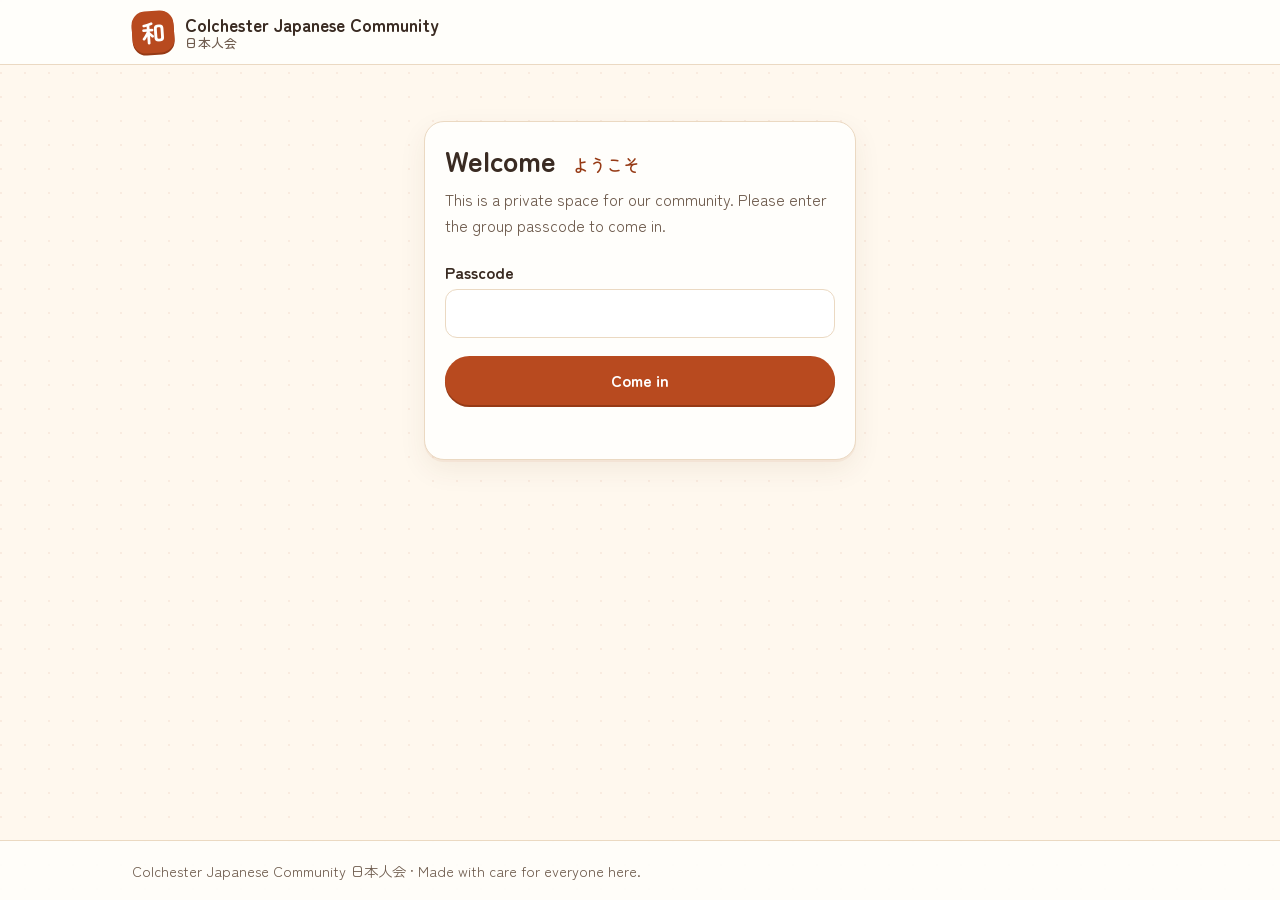
==== haircut.html @ cae4c3a1 "Add files via upload" ====
<!DOCTYPE html>
<html lang="en">
<head>
<meta charset="utf-8">
<meta name="viewport" content="width=device-width, initial-scale=1">
<meta name="theme-color" content="#B84A1F">
<title>Haircut | Colchester Japanese Community</title>
<link rel="icon" href="assets/favicon.svg" type="image/svg+xml">
<link rel="preconnect" href="https://fonts.googleapis.com">
<link rel="preconnect" href="https://fonts.gstatic.com" crossorigin>
<link href="https://fonts.googleapis.com/css2?family=Zen+Maru+Gothic:wght@400;500;700&display=swap" rel="stylesheet">
<link rel="stylesheet" href="assets/style.css">
</head>
<body class="locked">
<header class="site-header">
  <div class="wrap">
    <a class="brand" href="index.html">
      <span class="hanko" aria-hidden="true" lang="ja">和</span>
      <span class="brand-text"><strong>Colchester Japanese Community</strong><small lang="ja">日本人会</small></span>
    </a>
    <nav class="nav" aria-label="Main">
      <a href="index.html">Home<span class="ja" lang="ja">ホーム</span></a>
      <a href="orders.html">Orders<span class="ja" lang="ja">ご注文</span></a>
      <a href="haircut.html" aria-current="page">Haircut<span class="ja" lang="ja">散髪</span></a>
      <a href="logs.html">Logs<span class="ja" lang="ja">履歴</span></a>
      <a href="links.html">Links<span class="ja" lang="ja">リンク</span></a>
    </nav>
  </div>
</header>

<main class="wrap">
  <!-- Passcode gate: nothing else on the page is shown until the group passcode is accepted -->
  <section id="gate" class="panel gate">
    <h1 class="gate-title">Welcome <span class="ja" lang="ja">ようこそ</span></h1>
    <p class="lede">This is a private space for our community. Please enter the group passcode to come in.</p>
    <form id="gate-form" autocomplete="off">
      <div class="field">
        <label for="code">Passcode</label>
        <input type="password" id="code" required>
      </div>
      <button class="btn btn-block" type="submit">Come in</button>
      <p id="gate-status" class="status" role="status" aria-live="polite"></p>
    </form>
  </section>

  <div id="app" hidden>
    <div class="page-head">
      <h1>Haircut <span class="ja" lang="ja">散髪</span></h1>
      <p class="lede">Pick a day, then book a one-hour slot between 09:00 and 17:00. Each slot is for one person.</p>
    </div>

    <section class="panel" aria-labelledby="day-heading">
      <div class="day-picker">
        <div class="field">
          <label for="hc-name">Your name</label>
          <input type="text" id="hc-name" maxlength="40" autocomplete="off">
        </div>
        <div class="field">
          <label for="hc-day">Day</label>
          <input type="date" id="hc-day">
        </div>
        <div class="day-nav">
          <button type="button" class="btn btn-quiet" id="hc-prev">&larr; Previous day</button>
          <button type="button" class="btn btn-quiet" id="hc-next">Next day &rarr;</button>
        </div>
      </div>

      <h2 class="day-title" id="day-heading"></h2>

      <div class="table-wrap">
        <table class="slots">
          <caption class="sr-only">Haircut time slots for the chosen day</caption>
          <thead>
            <tr><th scope="col">Time</th><th scope="col">Name</th><th scope="col"><span class="sr-only">Action</span></th></tr>
          </thead>
          <tbody id="slots"></tbody>
        </table>
      </div>

      <p id="hc-status" class="status" role="status" aria-live="polite"></p>
      <p class="board-note"><span id="hc-updated"></span> <button type="button" class="btn btn-quiet" id="hc-refresh">Refresh</button></p>
    </section>
  </div>
</main>

<footer class="site-footer">
  <div class="wrap"><p>Colchester Japanese Community 日本人会 · Made with care for everyone here.</p></div>
</footer>

<script src="assets/site.js"></script>
<script src="assets/haircut.js"></script>
</body>
</html>
---- assets/style.css ----
/* Japanese Community site – shared styles
   Warm washi-paper cream, persimmon (kaki), matcha green and sakura pink. */

:root {
  --washi: #FFF8EE;
  --washi-deep: #FBEBD3;
  --card: #FFFEFB;
  --ink: #3A2B22;
  --muted: #6F5C4E;
  --line: #EBD9C2;
  --kaki: #B84A1F;
  --kaki-dark: #963A15;
  --matcha: #52713B;
  --matcha-dark: #3F5A2C;
  --matcha-soft: #E8EFDD;
  --sakura: #F8D7D9;
  --sakura-deep: #C2526A;
  --sakura-soft: #FDEEEE;
  --focus: #E0A100;
  --error: #A3261B;
  --shadow: 0 2px 0 rgba(184, 74, 31, .06), 0 10px 28px rgba(90, 50, 20, .07);
  color-scheme: light;
}

* { box-sizing: border-box; }
[hidden] { display: none !important; }
html { -webkit-text-size-adjust: 100%; }

body {
  margin: 0;
  min-height: 100vh;
  display: flex;
  flex-direction: column;
  background-color: var(--washi);
  background-image: radial-gradient(circle at 1px 1px, rgba(184, 74, 31, .07) 1.2px, transparent 0);
  background-size: 24px 24px;
  color: var(--ink);
  font: 400 1rem/1.65 "Zen Maru Gothic", "Hiragino Maru Gothic ProN", "Hiragino Sans", "Yu Gothic UI", "Yu Gothic", Meiryo, system-ui, -apple-system, "Segoe UI", sans-serif;
}
main { flex: 1; padding-bottom: 3rem; }
.wrap { width: 100%; max-width: 1080px; margin: 0 auto; padding: 0 clamp(1rem, 4vw, 2rem); }

h1, h2, h3 { line-height: 1.25; margin: 0; }
h1 { font-size: clamp(1.9rem, 5.5vw, 2.8rem); font-weight: 700; }
h2 { font-size: 1.45rem; font-weight: 700; }
h3 { font-size: 1.15rem; font-weight: 700; margin-bottom: .6rem; }
.ja { font-weight: 500; }
h1 .ja, h2 .ja { font-size: .6em; color: var(--kaki-dark); margin-left: .5rem; white-space: nowrap; }
a { color: var(--kaki-dark); font-weight: 500; }
:focus-visible { outline: 3px solid var(--focus); outline-offset: 2px; }
.lede { color: var(--muted); max-width: 56ch; margin: .6rem 0 0; }
.empty { color: var(--muted); margin: 0; }
.sr-only { position: absolute; width: 1px; height: 1px; overflow: hidden; clip: rect(0 0 0 0); white-space: nowrap; }

/* ---- Header -------------------------------------------------------------- */
.site-header {
  background: rgba(255, 254, 251, .94);
  border-bottom: 1px solid var(--line);
  position: sticky; top: 0; z-index: 10;
  backdrop-filter: blur(6px);
}
.site-header .wrap {
  display: flex; flex-wrap: wrap; align-items: center; justify-content: space-between;
  gap: .5rem 1.5rem; padding-top: .7rem; padding-bottom: .7rem;
}
.brand { display: flex; align-items: center; gap: .7rem; text-decoration: none; color: var(--ink); }
.hanko {
  display: grid; place-items: center;
  width: 2.6rem; height: 2.6rem; border-radius: .85rem;
  background: var(--kaki); color: #fff;
  font-weight: 700; font-size: 1.5rem; line-height: 1;
  transform: rotate(-4deg);
  box-shadow: 0 2px 0 var(--kaki-dark);
}
.brand-text { display: flex; flex-direction: column; line-height: 1.2; }
.brand-text strong { font-size: 1.1rem; }
.brand-text small { color: var(--muted); font-size: .8rem; }

.nav { display: flex; flex-wrap: wrap; gap: .3rem; }
.nav a {
  display: inline-flex; flex-direction: column; align-items: center; line-height: 1.2;
  padding: .4rem .95rem; border-radius: 999px;
  text-decoration: none; color: var(--ink); font-weight: 500;
}
.nav a .ja { font-size: .7rem; color: var(--muted); font-weight: 400; }
.nav a:hover { background: var(--sakura-soft); }
.nav a[aria-current="page"] { background: var(--kaki); color: #fff; }
.nav a[aria-current="page"] .ja { color: #fff; }

@media (max-width: 720px) {
  .site-header { position: static; }
  .nav { gap: .1rem; margin-left: -.4rem; }
  .nav a { padding: .4rem .6rem; }
  .nav a .ja { display: none; }
}

/* ---- Hero & page heads ----------------------------------------------------- */
.hero {
  position: relative; overflow: hidden;
  margin: clamp(1.25rem, 4vw, 2.25rem) 0;
  padding: clamp(1.5rem, 5vw, 3rem);
  border-radius: 28px;
  border: 1px solid var(--line);
  background: linear-gradient(135deg, var(--sakura-soft) 0%, var(--washi-deep) 100%);
}
.hero::before, .hero::after { content: ""; position: absolute; border-radius: 50%; pointer-events: none; }
.hero::before { width: 240px; height: 240px; right: -70px; top: -80px; background: var(--kaki); opacity: .13; }
.hero::after { width: 120px; height: 120px; right: 130px; bottom: -50px; background: var(--sakura-deep); opacity: .16; }
.hero > * { position: relative; }
.hero h1 { font-size: clamp(2.1rem, 6.5vw, 3.4rem); }
.hero .lede { font-size: 1.05rem; }

.page-head { padding: clamp(1.5rem, 4vw, 2.5rem) 0 1.25rem; }

/* ---- Blocks & panels --------------------------------------------------------- */
.block { margin-top: clamp(1.5rem, 4vw, 2.5rem); }
.block-head { display: flex; flex-wrap: wrap; justify-content: space-between; align-items: baseline; gap: .5rem 1rem; margin-bottom: 1rem; }
.stack { display: grid; grid-template-columns: minmax(0, 1fr); gap: 1.5rem; }
.panel {
  background: var(--card);
  border: 1px solid var(--line);
  border-radius: 20px;
  padding: 1.25rem;
  box-shadow: var(--shadow);
}
.order { max-width: 46rem; }
.gate { max-width: 27rem; margin: clamp(1.5rem, 6vw, 3.5rem) auto 0; }
.gate-title { font-size: 1.8rem; }
.gate .lede { margin: .5rem 0 1.25rem; }
.locked .nav { display: none; }

/* ---- Forms ---------------------------------------------------------------- */
label, .label { display: block; font-weight: 700; margin-bottom: .25rem; }
input[type="text"], input[type="password"], input[type="date"], textarea {
  width: 100%; font: inherit; color: var(--ink);
  padding: .65rem .85rem;
  border: 1.5px solid var(--line); border-radius: 12px; background: #fff;
}
textarea { resize: vertical; min-height: 6rem; }
input::placeholder, textarea::placeholder { color: #9a8778; }
.field { margin-bottom: 1.1rem; }
.hint { color: var(--muted); font-size: .85rem; }

fieldset { border: 0; margin: 0; padding: 0; min-width: 0; }
legend { padding: 0; font-weight: 700; font-size: 1.2rem; margin-bottom: .5rem; }
.gloss { font-weight: 400; color: var(--muted); font-size: .95rem; margin-left: .35rem; }
.section { padding-top: 1.25rem; margin-top: 1.25rem; border-top: 2px dashed var(--line); }

.choices { display: flex; flex-wrap: wrap; gap: .5rem 1.25rem; }
.choice { display: flex; align-items: center; gap: .5rem; font-weight: 400; margin: 0; padding: .35rem 0; cursor: pointer; }
.choice input { width: 1.15rem; height: 1.15rem; accent-color: var(--kaki); }

.btn {
  font: inherit; font-weight: 700;
  background: var(--kaki); color: #fff;
  border: 0; border-radius: 999px;
  padding: .7rem 1.5rem; cursor: pointer;
  box-shadow: 0 2px 0 var(--kaki-dark);
}
.btn:hover { background: var(--kaki-dark); }
.btn:disabled { opacity: .6; cursor: wait; }
.btn-block { width: 100%; }
.btn-quiet {
  background: #fff; color: var(--kaki-dark);
  border: 1.5px solid var(--line); box-shadow: none;
  padding: .3rem .9rem; font-weight: 500; font-size: .9rem;
}
.btn-quiet:hover { background: var(--sakura-soft); border-color: var(--sakura-deep); }
.btn-green { background: var(--matcha); box-shadow: 0 2px 0 var(--matcha-dark); }
.btn-green:hover { background: var(--matcha-dark); }
.btn-small { padding: .35rem 1rem; font-size: .9rem; }

.status { min-height: 1.5em; margin: .75rem 0 0; font-size: .95rem; }
.status.error, .empty.error { color: var(--error); }

/* ---- Notices ---------------------------------------------------------------- */
.notices { display: grid; gap: .9rem; list-style: none; margin: 0; padding: 0; }
.notice {
  background: var(--card);
  border: 1px solid var(--line); border-left: 6px solid var(--sakura-deep);
  border-radius: 16px; padding: 1rem 1.25rem;
  box-shadow: var(--shadow);
}
.notice-meta { display: flex; flex-wrap: wrap; gap: .1rem .75rem; align-items: baseline; color: var(--muted); font-size: .85rem; }
.notice-name { color: var(--ink); font-weight: 700; font-size: 1rem; }
.notice-body { margin: .35rem 0 0; white-space: pre-wrap; overflow-wrap: anywhere; }

.panel.add-notice { margin-top: 1.25rem; padding: 0; }
.add-notice summary {
  cursor: pointer; list-style: none;
  padding: 1rem 1.25rem; border-radius: 20px;
  font-weight: 700; color: var(--kaki-dark);
  display: flex; align-items: center; gap: .6rem;
}
.add-notice summary::-webkit-details-marker { display: none; }
.add-notice summary::before {
  content: "+"; display: inline-grid; place-items: center;
  width: 1.6rem; height: 1.6rem; border-radius: 50%;
  background: var(--kaki); color: #fff; font-weight: 700; line-height: 1;
}
.add-notice[open] summary::before { content: "\2212"; }
.add-notice form { padding: 0 1.25rem 1.25rem; }

/* ---- Home tiles --------------------------------------------------------------- */
.tiles { display: grid; grid-template-columns: repeat(auto-fit, minmax(210px, 1fr)); gap: 1rem; list-style: none; margin: 0; padding: 0; }
.tile {
  display: block; height: 100%;
  padding: 1.1rem 1.25rem 1.25rem;
  border-radius: 20px; background: var(--card);
  border: 1px solid var(--line); border-top: 6px solid var(--c, var(--kaki));
  text-decoration: none; color: var(--ink);
  box-shadow: var(--shadow);
  transition: transform .15s ease, box-shadow .15s ease;
}
.tile:hover { transform: translateY(-3px); box-shadow: 0 2px 0 rgba(184, 74, 31, .08), 0 14px 30px rgba(90, 50, 20, .12); }
.tile-title { font-size: 1.2rem; font-weight: 700; }
.tile .ja { color: var(--kaki-dark); font-size: .9rem; margin-left: .4rem; }
.tile p { margin: .35rem 0 0; color: var(--muted); font-size: .95rem; }

/* ---- Order form ----------------------------------------------------------------- */
.products { margin: 0 0 1rem; padding: 0; list-style: none; border-top: 1px solid var(--line); }
.product {
  display: grid; grid-template-columns: 1fr auto; gap: .75rem; align-items: center;
  padding: .6rem 0; border-bottom: 1px solid var(--line);
}
.product-name { font-weight: 700; }
.product-detail { color: var(--muted); font-size: .9rem; }
.stepper { display: flex; align-items: center; gap: .3rem; }
.stepper button {
  width: 2.5rem; height: 2.5rem; font: inherit; font-size: 1.25rem; line-height: 1;
  border: 1.5px solid var(--line); border-radius: 50%; background: #fff; color: var(--ink); cursor: pointer;
}
.stepper button:hover { border-color: var(--kaki); background: var(--sakura-soft); }
.stepper input {
  width: 3rem; height: 2.5rem; text-align: center; font: inherit; font-weight: 700;
  border: 1.5px solid var(--line); border-radius: 12px; -moz-appearance: textfield;
}
.stepper input::-webkit-outer-spin-button, .stepper input::-webkit-inner-spin-button { -webkit-appearance: none; margin: 0; }

.total-line { margin: 1.5rem 0 1rem; padding-top: 1rem; border-top: 2px solid var(--kaki); font-size: 1.1rem; }
.total-line strong { font-size: 1.75rem; font-weight: 700; margin-left: .25rem; }
.total-line .hint { margin-left: .5rem; }

.board-head { display: flex; justify-content: space-between; align-items: baseline; gap: 1rem; flex-wrap: wrap; margin-bottom: .5rem; }
.updated { color: var(--muted); font-size: .85rem; margin: 0; }
.board-block { margin-top: 1.5rem; }
.board-note { color: var(--muted); font-size: .85rem; margin: 1rem 0 0; }

/* ---- Tables ---------------------------------------------------------------------- */
.table-wrap { overflow-x: auto; border: 1px solid var(--line); border-radius: 14px; }
table { border-collapse: collapse; width: 100%; font-size: .9rem; }
th, td { padding: .5rem .65rem; text-align: center; border-bottom: 1px solid var(--line); white-space: nowrap; }
th { background: var(--matcha); color: #fff; font-weight: 700; vertical-align: bottom; white-space: normal; min-width: 4.25rem; }
th:first-child, td:first-child { text-align: left; position: sticky; left: 0; z-index: 1; }
td, tbody th[scope="row"] { background: var(--row, #fff); }
tbody tr:nth-child(even) { --row: #FBF4E8; }
td.note { text-align: left; white-space: normal; min-width: 9rem; color: var(--muted); }
td.money { font-variant-numeric: tabular-nums; font-weight: 700; }
tfoot td { font-weight: 700; border-top: 2px solid var(--matcha); border-bottom: 0; }

/* ---- Haircut ---------------------------------------------------------------------- */
.day-picker { display: flex; flex-wrap: wrap; align-items: end; gap: .75rem 1rem; margin-bottom: 1rem; }
.day-picker .field { margin: 0; }
.day-picker input[type="date"] { width: auto; min-width: 11rem; }
.day-nav { display: flex; gap: .4rem; }
.day-title { margin: 0 0 .75rem; font-size: 1.2rem; font-weight: 700; }
.slots th, .slots td { text-align: left; padding: .7rem .9rem; vertical-align: middle; }
.slots thead th { position: static; }
.slots tbody th[scope="row"] { position: static; background: var(--row, #fff); color: var(--ink); font-variant-numeric: tabular-nums; white-space: nowrap; font-weight: 700; }
.slots td.action { text-align: right; width: 1%; }
.slot-free { color: var(--muted); }
.slot-name { display: inline-block; background: var(--matcha-soft); color: var(--matcha-dark); font-weight: 700; padding: .15rem .8rem; border-radius: 999px; }
.slot-past { color: #9a8778; }
@media (max-width: 520px) {
  .panel { padding: 1rem; }
  .slots th, .slots td { padding: .6rem .4rem; }
  .slots tbody th[scope="row"] { font-size: .9rem; }
  .slots .btn-small { padding: .3rem .8rem; }
  .slot-name { padding: .1rem .65rem; }
}
@media (max-width: 400px) {
  .panel { padding: .8rem; }
  .slots { font-size: .85rem; }
  .slots th, .slots td { padding: .55rem .3rem; }
  .slots tbody th[scope="row"] { font-size: .85rem; }
  .slots .btn-small { padding: .3rem .65rem; font-size: .85rem; }
  .slot-name { padding: .1rem .55rem; }
}

/* ---- Logs -------------------------------------------------------------------------- */
.logs { list-style: none; margin: 0; padding: 0; display: grid; gap: .6rem; }
.log {
  display: flex; flex-wrap: wrap; align-items: baseline; gap: .3rem .9rem;
  background: var(--card); border: 1px solid var(--line); border-radius: 14px;
  padding: .75rem 1rem;
}
.log-when {
  font-variant-numeric: tabular-nums; font-weight: 700; font-size: .9rem;
  background: var(--sakura-soft); color: var(--kaki-dark);
  padding: .1rem .7rem; border-radius: 999px; white-space: nowrap;
}
.log-text { margin: 0; flex: 1 1 14rem; overflow-wrap: anywhere; }
.log-meta { flex-basis: 100%; margin: 0; color: var(--muted); font-size: .85rem; }

/* ---- Links -------------------------------------------------------------------------- */
.link-list { display: grid; gap: 1rem; list-style: none; margin: 0; padding: 0; grid-template-columns: repeat(auto-fit, minmax(280px, 1fr)); }
.link-card {
  display: block; height: 100%;
  background: var(--card); border: 1px solid var(--line); border-radius: 20px;
  padding: 1.25rem; text-decoration: none; color: var(--ink);
  box-shadow: var(--shadow);
  transition: transform .15s ease, box-shadow .15s ease;
}
.link-card:hover { transform: translateY(-3px); box-shadow: 0 2px 0 rgba(184, 74, 31, .08), 0 14px 30px rgba(90, 50, 20, .12); }
.link-kind { display: inline-block; font-size: .8rem; font-weight: 700; padding: .1rem .7rem; border-radius: 999px; background: var(--matcha-soft); color: var(--matcha-dark); }
.link-title { font-size: 1.2rem; font-weight: 700; margin: .5rem 0 .15rem; }
.link-url { color: var(--kaki-dark); font-size: .9rem; overflow-wrap: anywhere; }
.link-card p { margin: .4rem 0 0; color: var(--muted); font-size: .95rem; }

/* ---- Footer ---------------------------------------------------------------------------- */
.site-footer { border-top: 1px solid var(--line); background: rgba(255, 254, 251, .9); color: var(--muted); font-size: .9rem; }
.site-footer .wrap { padding-top: 1.1rem; padding-bottom: 1.1rem; }
.site-footer p { margin: 0; }

@media (prefers-reduced-motion: reduce) {
  * { transition: none !important; }
  .tile:hover, .link-card:hover { transform: none; }
}
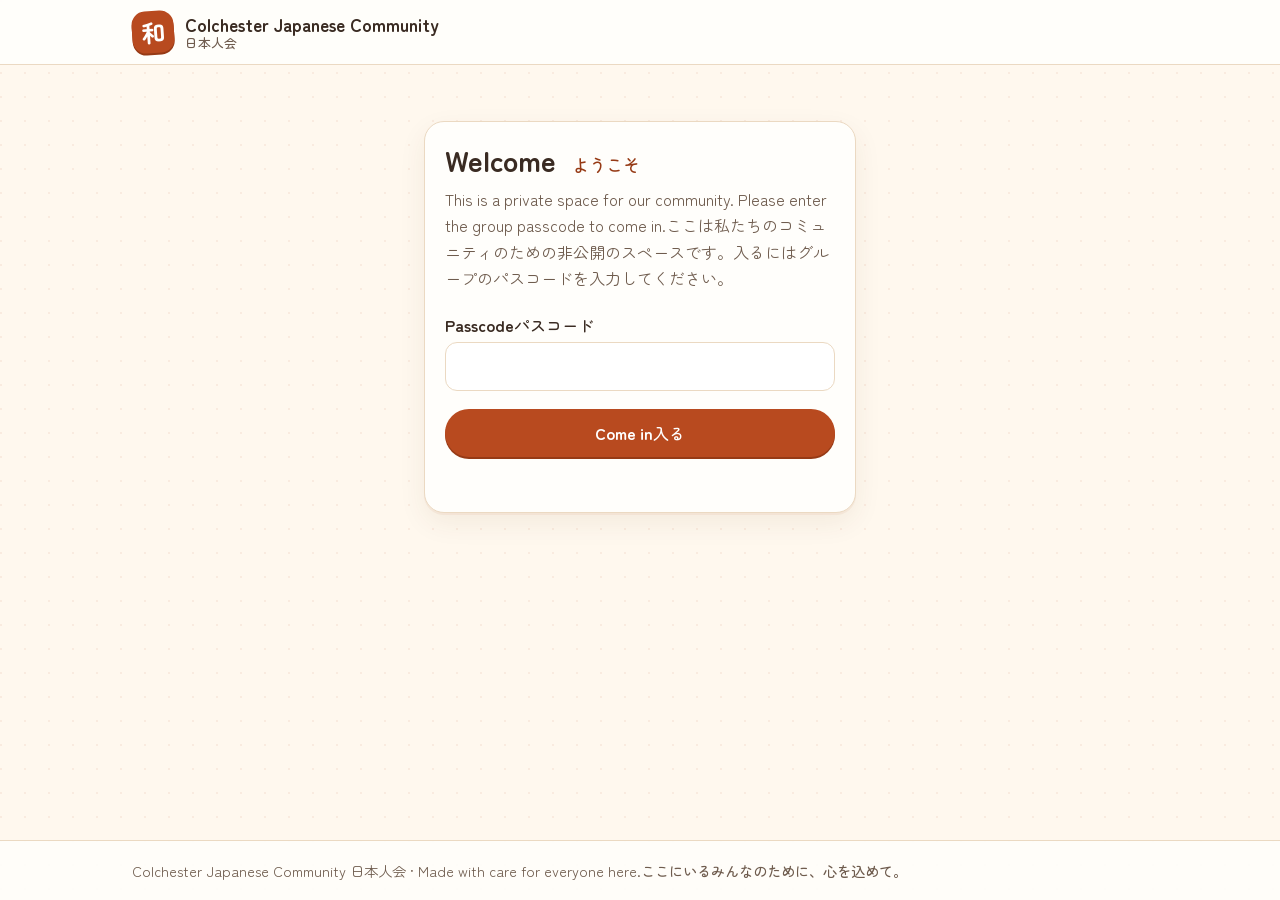
==== commit c3a1553c: "Add files via upload" ====
--- a/haircut.html
+++ b/haircut.html
@@ -4,7 +4,7 @@
 <meta charset="utf-8">
 <meta name="viewport" content="width=device-width, initial-scale=1">
 <meta name="theme-color" content="#B84A1F">
-<title>Haircut | Colchester Japanese Community</title>
+<title>Haircut 散髪 | Colchester Japanese Community 日本人会</title>
 <link rel="icon" href="assets/favicon.svg" type="image/svg+xml">
 <link rel="preconnect" href="https://fonts.googleapis.com">
 <link rel="preconnect" href="https://fonts.gstatic.com" crossorigin>
@@ -31,62 +31,59 @@
 <main class="wrap">
   <!-- Passcode gate: nothing else on the page is shown until the group passcode is accepted -->
   <section id="gate" class="panel gate">
-    <h1 class="gate-title">Welcome <span class="ja" lang="ja">ようこそ</span></h1>
-    <p class="lede">This is a private space for our community. Please enter the group passcode to come in.</p>
-    <form id="gate-form" autocomplete="off">
+    <h1 class="gate-title"><span class="icon" data-icon="torii"></span>Welcome <span class="ja" lang="ja">ようこそ</span></h1>
+    <p class="lede">This is a private space for our community. Please enter the group passcode to come in.<span class="ja-line" lang="ja">ここは私たちのコミュニティのための非公開のスペースです。入るにはグループのパスコードを入力してください。</span></p>
+    <form id="gate-form" autocomplete="off" novalidate>
       <div class="field">
-        <label for="code">Passcode</label>
+        <label for="code">Passcode<span class="ja" lang="ja">パスコード</span></label>
         <input type="password" id="code" required>
       </div>
-      <button class="btn btn-block" type="submit">Come in</button>
+      <button class="btn btn-block" type="submit">Come in<span class="ja" lang="ja">入る</span></button>
       <p id="gate-status" class="status" role="status" aria-live="polite"></p>
     </form>
   </section>
 
   <div id="app" hidden>
     <div class="page-head">
-      <h1>Haircut <span class="ja" lang="ja">散髪</span></h1>
-      <p class="lede">Pick a day, then book a one-hour slot between 09:00 and 17:00. Each slot is for one person.</p>
+      <span class="icon icon-lg" data-icon="scissors"></span>
+      <div>
+        <h1>Haircut <span class="ja" lang="ja">散髪</span></h1>
+        <p class="lede">Book a one-hour slot between 09:00 and 17:00. Each slot is for one person.<span class="ja-line" lang="ja">9:00〜17:00の間で、1時間の枠を予約できます。1つの枠につき1名です。</span></p>
+      </div>
     </div>
 
-    <section class="panel" aria-labelledby="day-heading">
-      <div class="day-picker">
-        <div class="field">
-          <label for="hc-name">Your name</label>
-          <input type="text" id="hc-name" maxlength="40" autocomplete="off">
-        </div>
-        <div class="field">
-          <label for="hc-day">Day</label>
-          <input type="date" id="hc-day">
-        </div>
-        <div class="day-nav">
-          <button type="button" class="btn btn-quiet" id="hc-prev">&larr; Previous day</button>
-          <button type="button" class="btn btn-quiet" id="hc-next">Next day &rarr;</button>
-        </div>
+    <section class="panel" aria-labelledby="hc-heading">
+      <h2 id="hc-heading" class="sr-only">Haircut schedule</h2>
+      <div class="field name-field">
+        <label for="hc-name">Your name<span class="ja" lang="ja">お名前</span></label>
+        <input type="text" id="hc-name" maxlength="40" autocomplete="off">
       </div>
-
-      <h2 class="day-title" id="day-heading"></h2>
 
       <div class="table-wrap">
         <table class="slots">
-          <caption class="sr-only">Haircut time slots for the chosen day</caption>
+          <caption class="sr-only">Haircut time slots</caption>
           <thead>
-            <tr><th scope="col">Time</th><th scope="col">Name</th><th scope="col"><span class="sr-only">Action</span></th></tr>
+            <tr>
+              <th scope="col">Time<span class="th-ja" lang="ja">時間</span></th>
+              <th scope="col">Name<span class="th-ja" lang="ja">お名前</span></th>
+              <th scope="col"><span class="sr-only">Action</span></th>
+            </tr>
           </thead>
           <tbody id="slots"></tbody>
         </table>
       </div>
 
       <p id="hc-status" class="status" role="status" aria-live="polite"></p>
-      <p class="board-note"><span id="hc-updated"></span> <button type="button" class="btn btn-quiet" id="hc-refresh">Refresh</button></p>
+      <p class="board-note"><span id="hc-updated"></span> <button type="button" class="btn btn-quiet" id="hc-refresh">Refresh<span class="ja" lang="ja">更新</span></button></p>
     </section>
   </div>
 </main>
 
 <footer class="site-footer">
-  <div class="wrap"><p>Colchester Japanese Community 日本人会 · Made with care for everyone here.</p></div>
+  <div class="wrap"><p>Colchester Japanese Community 日本人会 · Made with care for everyone here.<span class="ja foot-ja" lang="ja">ここにいるみんなのために、心を込めて。</span></p></div>
 </footer>
 
+<script src="assets/icons.js"></script>
 <script src="assets/site.js"></script>
 <script src="assets/haircut.js"></script>
 </body>
